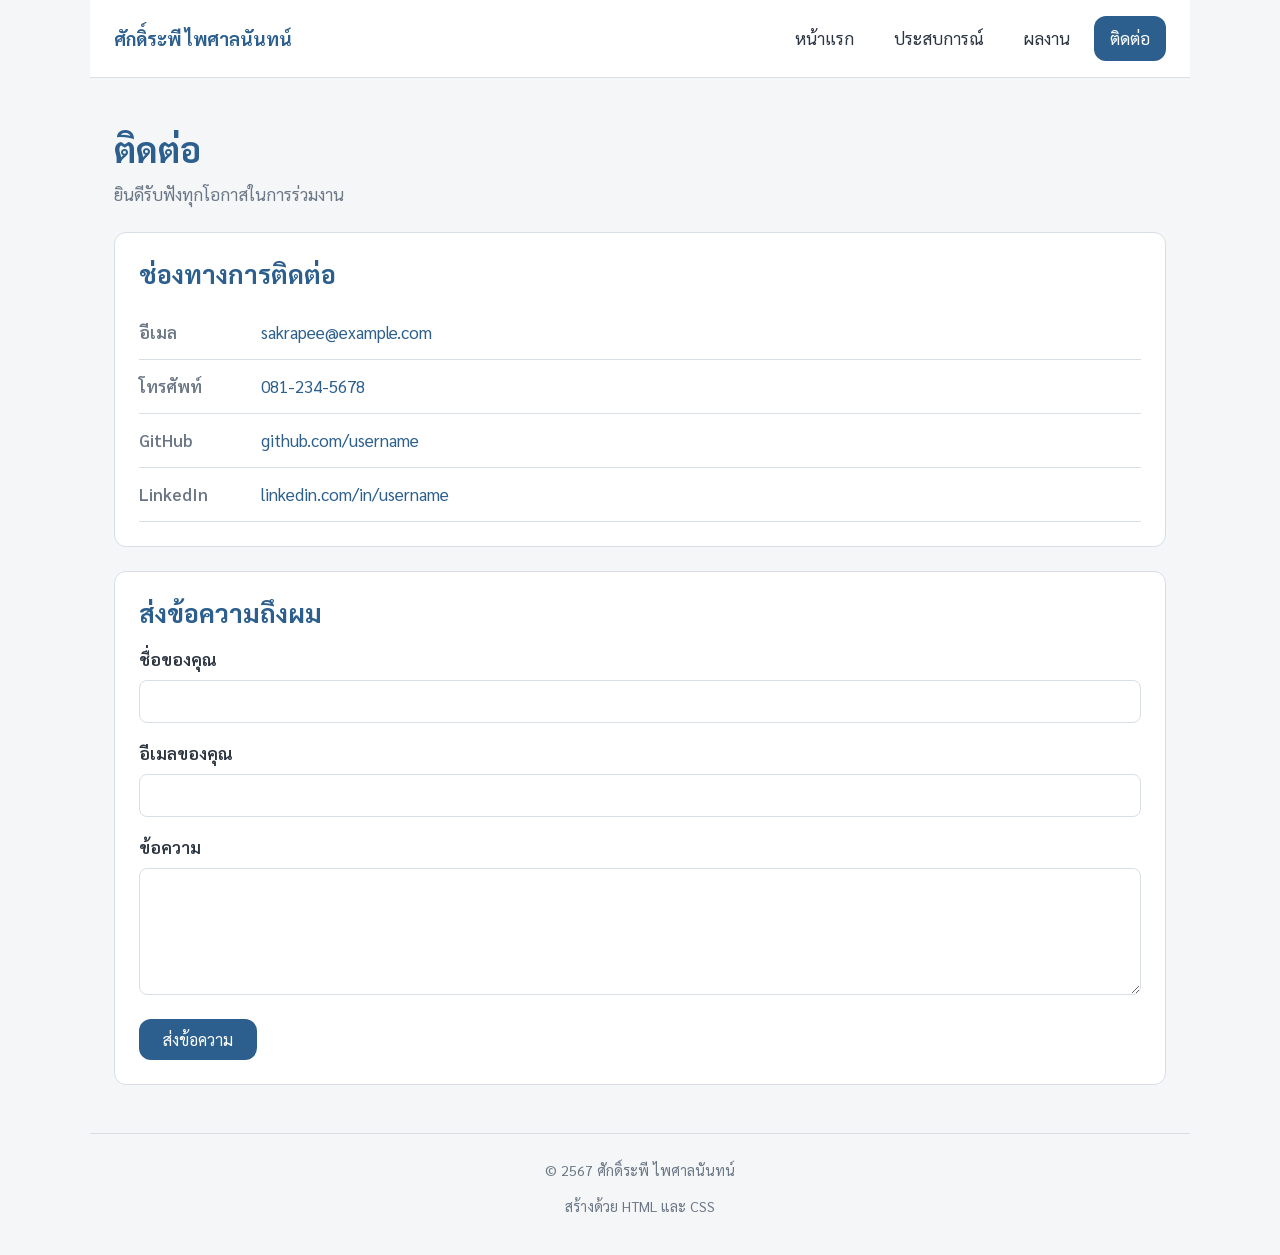
==== contact.html @ 8586b3d6 "อัพลงGithub" ====
<!DOCTYPE html>
<html lang="th">
<head>
    <meta charset="UTF-8">
    <meta name="viewport" content="width=device-width, initial-scale=1.0">
    <title>ติดต่อ | Patsachon Boonmee</title>
    <link rel="preconnect" href="https://fonts.googleapis.com">
    <link href="https://fonts.googleapis.com/css2?family=Sarabun:wght@400;600;700&display=swap" rel="stylesheet">
    <link rel="stylesheet" href="style.css">
</head>
<body>
    <header class="site-header">
    <a href="index.html" class="logo">ศักดิ์ระพี ไพศาลนันทน์</a>
    <nav class="site-nav">
        <ul>
            <li><a href="index.html" >หน้าแรก</a></li>
            <li><a href="experience.html">ประสบการณ์</a></li>
            <li><a href="projects.html">ผลงาน</a></li>
            <li><a href="contact.html" class="active">ติดต่อ</a></li>
        </ul>
    </nav>
</header>
    <main>
        <section class="page-head">
    <h1>ติดต่อ</h1>
    <p class="tagline">ยินดีรับฟังทุกโอกาสในการร่วมงาน</p>
</section>

<section>
    <h2>ช่องทางการติดต่อ</h2>
    <ul class="contact-list">
        <li>
            <span class="label">อีเมล</span>
            <a href="mailto:sakrapee@example.com">sakrapee@example.com</a>
        </li>
        <li>
            <span class="label">โทรศัพท์</span>
            <a href="tel:+66812345678">081-234-5678</a>
        </li>
        <li>
            <span class="label">GitHub</span>
            <a href="https://github.com/username" target="_blank" rel="noopener">github.com/username</a>
        </li>
        <li>
            <span class="label">LinkedIn</span>
            <a href="https://linkedin.com/in/username" target="_blank" rel="noopener">linkedin.com/in/username</a>
        </li>
    </ul>
</section>

<section>
    <h2>ส่งข้อความถึงผม</h2>
    <form class="contact-form">
        <div class="field">
            <label for="name">ชื่อของคุณ</label>
            <input type="text" id="name" name="name" required>
        </div>
        <div class="field">
            <label for="email">อีเมลของคุณ</label>
            <input type="email" id="email" name="email" required>
        </div>
        <div class="field">
            <label for="message">ข้อความ</label>
            <textarea id="message" name="message" rows="5" required></textarea>
        </div>
        <button type="submit" class="btn">ส่งข้อความ</button>
    </form>
</section>
    </main>
    <footer class="site-footer">
    <p>&copy; 2567 ศักดิ์ระพี ไพศาลนันทน์</p>
    <p>สร้างด้วย HTML และ CSS</p>
</footer>
</body>
</html>
---- style.css ----
/* 1. รีเซ็ตค่าเริ่มต้นของเบราว์เซอร์ */
* {
    margin: 0;
    padding: 0;
    box-sizing: border-box;
}

/* 2. ตัวแปรสีและระยะห่างของทั้งเว็บ */
:root {
    --brand: #2c5f8d;
    --brand-dark: #1d4266;
    --brand-light: #e8f0f7;
    --text: #2b3440;
    --text-muted: #6b7785;
    --bg: #f4f6f8;
    --surface: #ffffff;
    --border: #d8dee6;
    --gap: 24px;
    --radius: 12px;
    --max-width: 1100px;
}

/* 3. ตัวอักษรและพื้นหลังของทั้งเว็บ */
body {
    font-family: "Sarabun", "Segoe UI", Tahoma, sans-serif;
    font-size: 17px;
    line-height: 1.7;
    color: var(--text);
    background-color: var(--bg);
}

h1, h2, h3 {
    line-height: 1.3;
    color: var(--brand);
}

h1 { font-size: 2.2rem; margin-bottom: 8px; }
h2 { font-size: 1.6rem; margin-bottom: 16px; }
h3 { font-size: 1.2rem; margin-bottom: 8px; }
p { margin-bottom: 12px; }

a {
    color: var(--brand);
    text-decoration: none;
}

a:hover {
    text-decoration: underline;
}

.tagline {
    color: var(--text-muted);
    font-size: 1.05rem;
}
/* 4. แถบเมนูด้านบน */
.site-header {
    display: flex;
    justify-content: space-between;
    align-items: center;
    flex-wrap: wrap;
    gap: 16px;
    max-width: var(--max-width);
    margin: 0 auto;
    padding: 16px 24px;
    background-color: var(--surface);
    border-bottom: 1px solid var(--border);
}

.logo {
    font-size: 1.15rem;
    font-weight: 700;
    color: var(--brand);
}

.site-nav ul {
    display: flex;
    list-style: none;
    gap: 8px;
    flex-wrap: wrap;
}

.site-nav a {
    display: block;
    padding: 8px 16px;
    border-radius: var(--radius);
    color: var(--text);
    transition: background-color 0.2s, color 0.2s;
}

.site-nav a:hover {
    background-color: var(--brand-light);
    text-decoration: none;
}

.site-nav a.active {
    background-color: var(--brand);
    color: #ffffff;
}
/* 5. โครงหลักของเนื้อหา */
main {
    max-width: var(--max-width);
    margin: 0 auto;
    padding: var(--gap) 24px;
}

section {
    background-color: var(--surface);
    border: 1px solid var(--border);
    border-radius: var(--radius);
    padding: var(--gap);
    margin-bottom: var(--gap);
}

.page-head {
    background-color: transparent;
    border: none;
    padding-left: 0;
    padding-bottom: 0;
}

/* 6. ปุ่ม */
.btn {
    display: inline-block;
    padding: 10px 24px;
    margin-top: 8px;
    background-color: var(--brand);
    color: #ffffff;
    border: none;
    border-radius: var(--radius);
    font-size: 1rem;
    font-family: inherit;
    cursor: pointer;
    transition: background-color 0.2s;
}

.btn:hover {
    background-color: var(--brand-dark);
    text-decoration: none;
}

/* 7. ท้ายเว็บ */
.site-footer {
    max-width: var(--max-width);
    margin: 0 auto;
    padding: var(--gap) 24px;
    text-align: center;
    color: var(--text-muted);
    font-size: 0.9rem;
    border-top: 1px solid var(--border);
}

/* 8. ส่วนแนะนำตัวหน้าแรก */
.hero {
    display: flex;
    align-items: center;
    gap: var(--gap);
    flex-wrap: wrap;
}

.avatar {
    width: 180px;
    height: 180px;
    object-fit: cover;
    border-radius: 50%;
    border: 4px solid var(--brand);
}

.hero-text {
    flex: 1;
    min-width: 260px;
}

/* 9. สองคอลัมน์: จุดแข็ง / สิ่งที่กำลังพัฒนา */
.two-col {
    display: flex;
    gap: var(--gap);
    flex-wrap: wrap;
}

.two-col .col {
    flex: 1;
    min-width: 280px;
}

.two-col ul {
    padding-left: 20px;
}

.two-col li {
    margin-bottom: 8px;
}

/* 10. ตารางการ์ดทักษะ */
.skill-grid {
    display: grid;
    grid-template-columns: repeat(auto-fit, minmax(200px, 1fr));
    gap: 16px;
}

.skill-card {
    padding: 20px;
    background-color: var(--brand-light);
    border-radius: var(--radius);
    text-align: center;
    transition: transform 0.2s;
}

.skill-card:hover {
    transform: translateY(-4px);
}

/* 11. ตารางการ์ดผลงาน */
.project-grid {
    display: grid;
    grid-template-columns: repeat(auto-fit, minmax(280px, 1fr));
    gap: var(--gap);
}

.project-card {
    display: flex;
    flex-direction: column;
    overflow: hidden;
    background-color: var(--surface);
    border: 1px solid var(--border);
    border-radius: var(--radius);
    transition: box-shadow 0.2s;
}

.project-card:hover {
    box-shadow: 0 6px 20px rgba(0, 0, 0, 0.1);
}

.project-card img {
    width: 100%;
    height: 180px;
    object-fit: cover;
}

.project-body {
    padding: 20px;
    display: flex;
    flex-direction: column;
    flex: 1;
}

.tech-list {
    display: flex;
    flex-wrap: wrap;
    gap: 6px;
    list-style: none;
    margin: 12px 0;
}

.tech-list li {
    padding: 3px 12px;
    background-color: var(--brand-light);
    color: var(--brand-dark);
    border-radius: 999px;
    font-size: 0.85rem;
}

.project-links {
    display: flex;
    gap: 12px;
    margin-top: auto;
    padding-top: 12px;
}

.project-links a {
    font-weight: 600;
}

/* 12. ตารางเกรด */
.grade-table {
    width: 100%;
    border-collapse: collapse;
    margin-bottom: 16px;
}

.grade-table caption {
    text-align: left;
    color: var(--text-muted);
    padding-bottom: 8px;
}

.grade-table th,
.grade-table td {
    padding: 10px 14px;
    border-bottom: 1px solid var(--border);
    text-align: left;
}

.grade-table th {
    background-color: var(--brand-light);
    color: var(--brand-dark);
    font-weight: 600;
}

.grade-table tbody tr:nth-child(even) {
    background-color: #fafbfc;
}

.grade-table tbody tr:hover {
    background-color: var(--brand-light);
}

/* 13. ไทม์ไลน์ประสบการณ์ */
.timeline-item {
    padding: 0 0 20px 20px;
    border-left: 3px solid var(--border);
    position: relative;
}

.timeline-item:last-child {
    border-left-color: transparent;
}

.timeline-item::before {
    content: "";
    position: absolute;
    left: -8px;
    top: 6px;
    width: 13px;
    height: 13px;
    background-color: var(--brand);
    border-radius: 50%;
}

.period {
    display: inline-block;
    color: var(--text-muted);
    font-size: 0.9rem;
    margin-bottom: 4px;
}

/* 14. หน้าติดต่อ */
.contact-list {
    list-style: none;
}

.contact-list li {
    display: flex;
    gap: 12px;
    flex-wrap: wrap;
    padding: 12px 0;
    border-bottom: 1px solid var(--border);
}

.contact-list .label {
    min-width: 110px;
    font-weight: 600;
    color: var(--text-muted);
}

.contact-form .field {
    display: flex;
    flex-direction: column;
    margin-bottom: 16px;
}

.contact-form label {
    margin-bottom: 6px;
    font-weight: 600;
}

.contact-form input,
.contact-form textarea {
    padding: 10px 12px;
    border: 1px solid var(--border);
    border-radius: 8px;
    font-family: inherit;
    font-size: 1rem;
}

.contact-form input:focus,
.contact-form textarea:focus {
    outline: none;
    border-color: var(--brand);
    box-shadow: 0 0 3px var(--brand-light);
}
/* 15. จอแท็บเล็ตและมือถือ (แคบกว่า 768px) */
@media (max-width: 768px) {
    body { font-size: 16px; }

    .site-header {
        flex-direction: column;
        text-align: center;
    }

    .site-nav ul { justify-content: center; }

    .hero {
        flex-direction: column;
        text-align: center;
    }

    h1 { font-size: 1.7rem; }
    h2 { font-size: 1.35rem; }

    main { padding: 16px; }
    section { padding: 18px; }
}

/* 16. จอมือถือขนาดเล็ก (แคบกว่า 480px) */
@media (max-width: 480px) {
    .avatar {
        width: 140px;
        height: 140px;
    }

    .grade-table {
        display: block;
        overflow-x: auto;
        white-space: nowrap;
    }

    .btn {
        display: block;
        text-align: center;
    }
}

/* 17. สไตล์สำหรับสั่งพิมพ์ */
@media print {
    .site-header,
    .site-footer,
    .btn {
        display: none;
    }

    section {
        border: none;
        page-break-inside: avoid;
    }
}
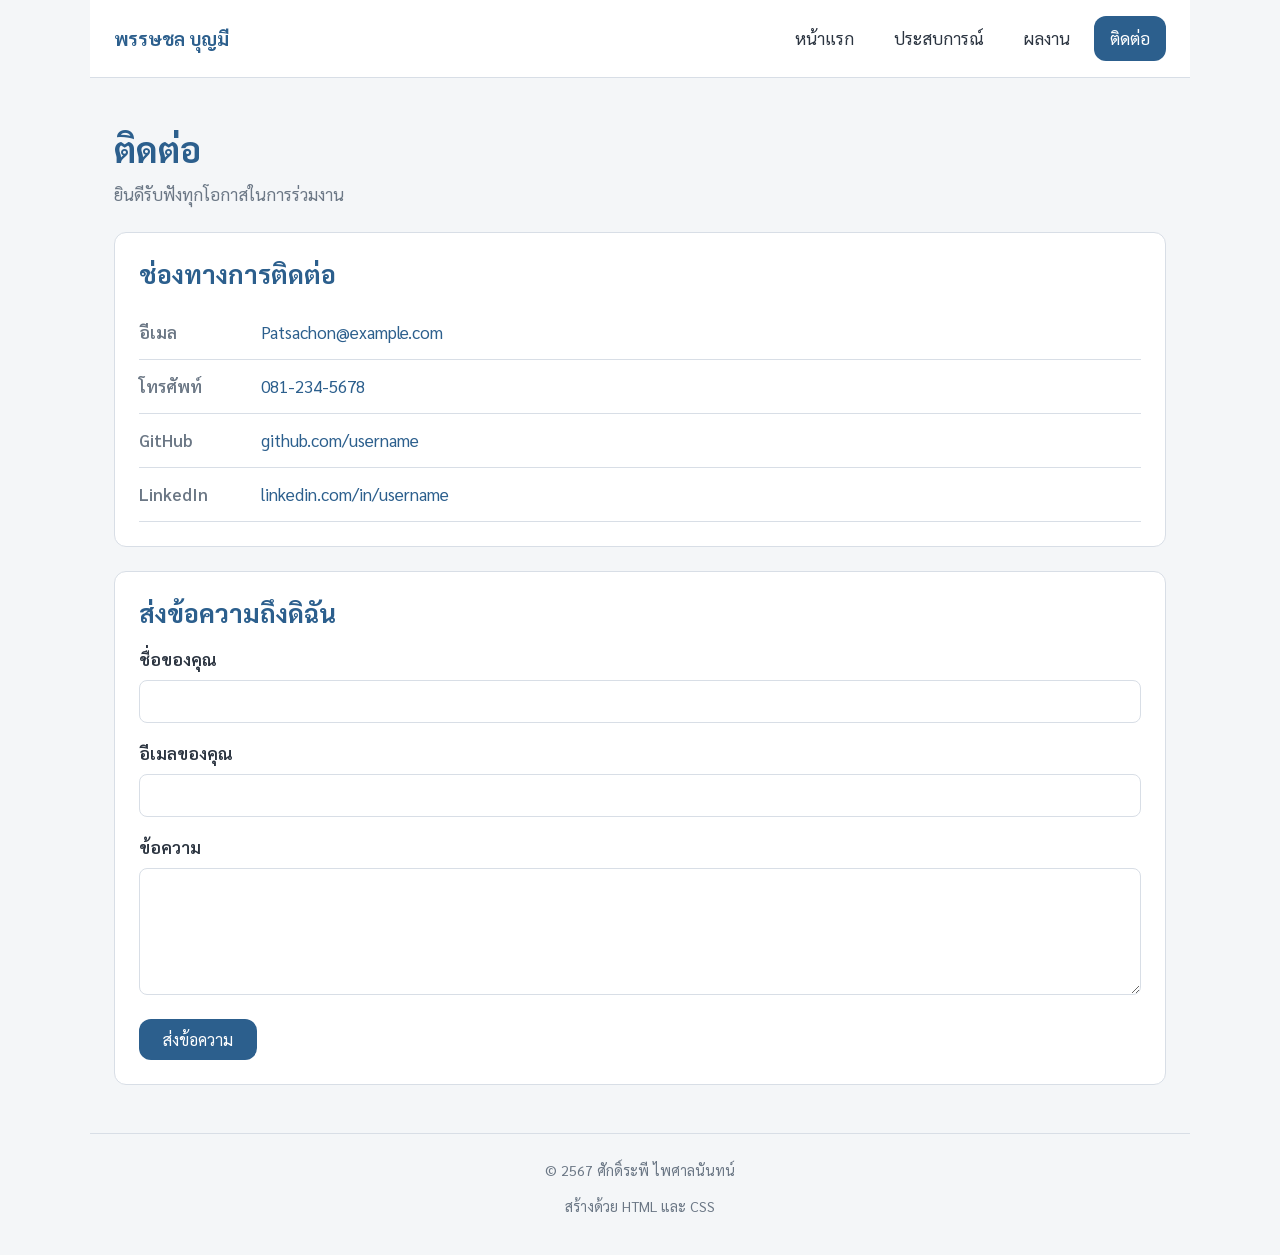
==== commit a5c66b1b: "Update personal information" ====
--- a/contact.html
+++ b/contact.html
@@ -10,7 +10,7 @@
 </head>
 <body>
     <header class="site-header">
-    <a href="index.html" class="logo">ศักดิ์ระพี ไพศาลนันทน์</a>
+    <a href="index.html" class="logo">พรรษชล บุญมี</a>
     <nav class="site-nav">
         <ul>
             <li><a href="index.html" >หน้าแรก</a></li>
@@ -31,7 +31,7 @@
     <ul class="contact-list">
         <li>
             <span class="label">อีเมล</span>
-            <a href="mailto:sakrapee@example.com">sakrapee@example.com</a>
+            <a href="mailto:sakrapee@example.com">Patsachon@example.com</a>
         </li>
         <li>
             <span class="label">โทรศัพท์</span>
@@ -49,7 +49,7 @@
 </section>
 
 <section>
-    <h2>ส่งข้อความถึงผม</h2>
+    <h2>ส่งข้อความถึงดิฉัน</h2>
     <form class="contact-form">
         <div class="field">
             <label for="name">ชื่อของคุณ</label>
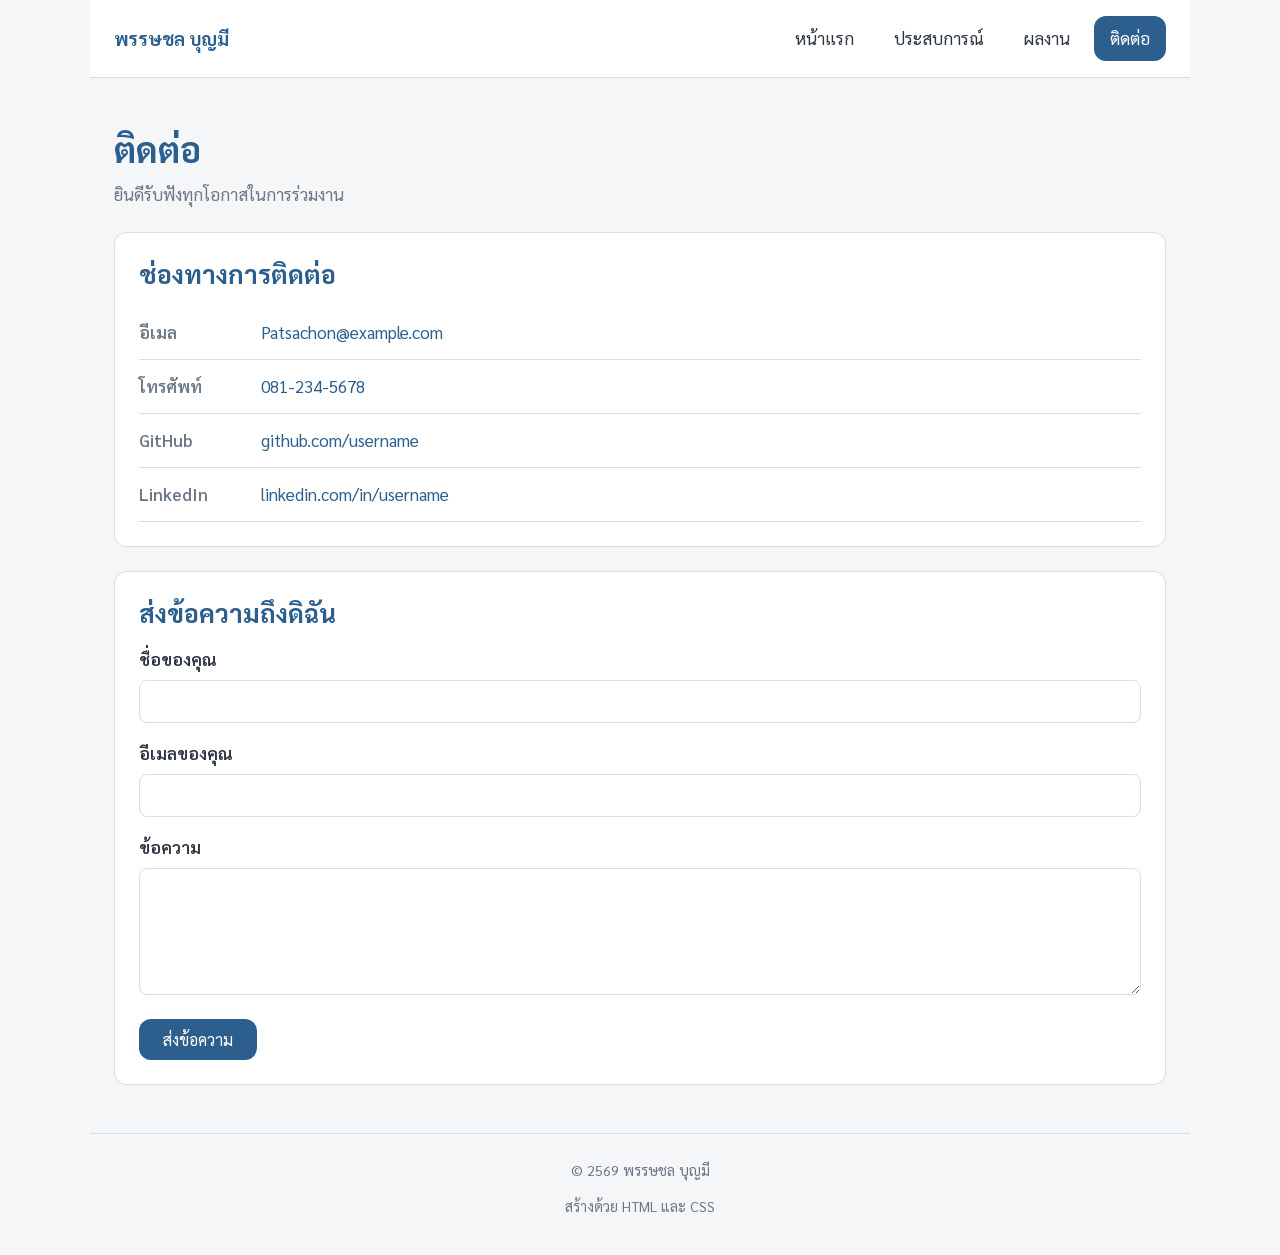
==== commit c798546e: "ส่วนท้ายต้องแก้ไหม?" ====
--- a/contact.html
+++ b/contact.html
@@ -68,7 +68,7 @@
 </section>
     </main>
     <footer class="site-footer">
-    <p>&copy; 2567 ศักดิ์ระพี ไพศาลนันทน์</p>
+    <p>&copy; 2569 พรรษชล บุญมี</p>
     <p>สร้างด้วย HTML และ CSS</p>
 </footer>
 </body>
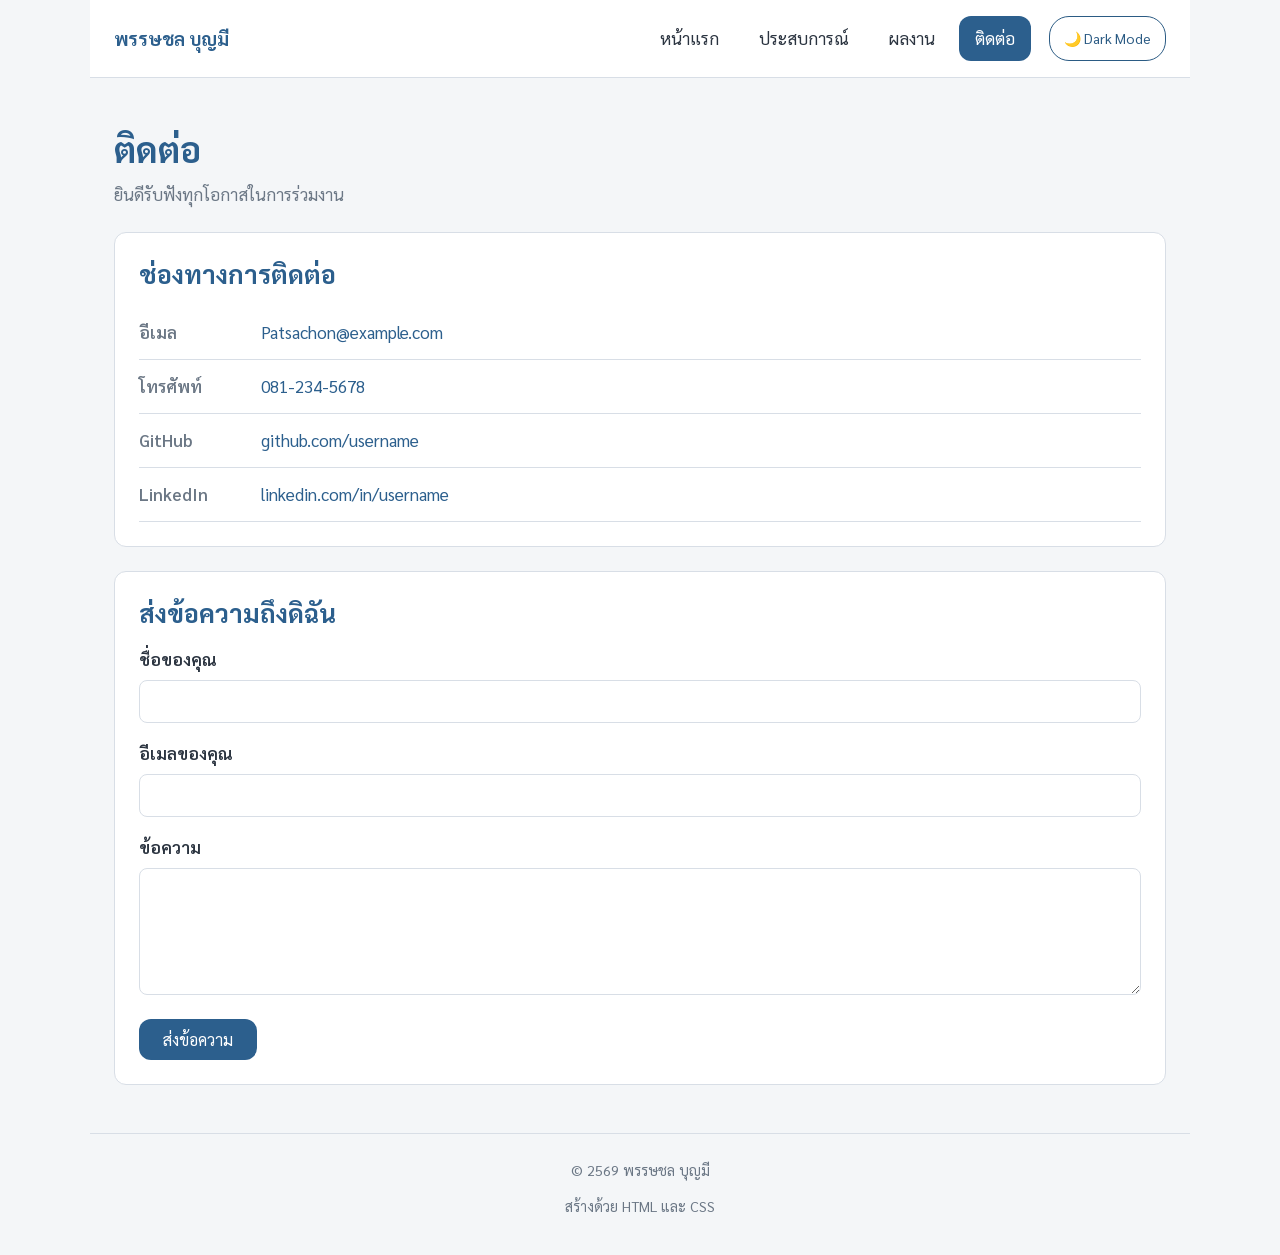
==== commit 8972e643: "เพิ่มปุ่มmodeทุกหน้า" ====
--- a/contact.html
+++ b/contact.html
@@ -17,6 +17,7 @@
             <li><a href="experience.html">ประสบการณ์</a></li>
             <li><a href="projects.html">ผลงาน</a></li>
             <li><a href="contact.html" class="active">ติดต่อ</a></li>
+            <button id="theme-toggle" class="theme-btn">🌙 Dark Mode</button>
         </ul>
     </nav>
 </header>
@@ -71,5 +72,18 @@
     <p>&copy; 2569 พรรษชล บุญมี</p>
     <p>สร้างด้วย HTML และ CSS</p>
 </footer>
+<script>
+    const toggleBtn = document.getElementById('theme-toggle');
+    if (toggleBtn) {
+      toggleBtn.addEventListener('click', () => {
+        document.body.classList.toggle('dark-mode');
+        if (document.body.classList.contains('dark-mode')) {
+          toggleBtn.textContent = '☀️ Light Mode';
+        } else {
+          toggleBtn.textContent = '🌙 Dark Mode';
+        }
+      });
+    }
+  </script>
 </body>
 </html>
--- a/style.css
+++ b/style.css
@@ -158,9 +158,10 @@
 }
 
 .avatar {
-    width: 180px;
-    height: 180px;
+    width: 150px;
+    height: 150px;
     object-fit: cover;
+    object-position: center 20%;
     border-radius: 50%;
     border: 4px solid var(--brand);
 }
@@ -432,4 +433,80 @@
         border: none;
         page-break-inside: avoid;
     }
+}
+/* ตกแต่งปุ่มขอบโปร่งใสสำหรับดาวน์โหลด Resume */
+.btn-outline {
+  background-color: transparent;
+  color: #2b5b84; /* สีตัวอักษร ให้ใช้สีเดียวกับปุ่มหลักของคุณ */
+  border: 2px solid #2b5b84; /* สีเส้นขอบ */
+  margin-left: 10px; /* ระยะห่างจากปุ่มติดต่อดิฉัน */
+  transition: all 0.3s ease;
+}
+
+.btn-outline:hover {
+  background-color: #2b5b84;
+  color: #ffffff;
+}
+/* สไตล์สำหรับ Dark Mode */
+body.dark-mode {
+  background-color: #121212;
+  color: #e0e0e0;
+}
+
+body.dark-mode .hero, 
+body.dark-mode .about,
+body.dark-mode header {
+  background-color: #1e1e1e;
+  color: #ffffff;
+}
+
+body.dark-mode a {
+  color: #8ab4f8;
+}
+
+/* สไตล์ปุ่มกดสลับโหมด */
+.theme-btn {
+  background-color: transparent;
+  border: 1px solid #2b5b84;
+  color: #2b5b84;
+  padding: 6px 14px;
+  border-radius: 20px;
+  cursor: pointer;
+  font-size: 14px;
+  font-family: inherit;
+  transition: all 0.3s ease;
+  margin-left: 10px;
+}
+
+.theme-btn:hover {
+  background-color: #2b5b84;
+  color: #ffffff;
+}
+/* เมื่อเปิด Dark Mode */
+body.dark-mode {
+  background-color: #121212 !important;
+  color: #e0e0e0 !important;
+}
+
+/* เปลี่ยนสีกล่องข้อความ การ์ด และ Header */
+body.dark-mode header,
+body.dark-mode .hero,
+body.dark-mode .about,
+body.dark-mode div[class*="col"],
+body.dark-mode section {
+  background-color: #1e1e1e !important;
+  color: #ffffff !important;
+  box-shadow: 0 4px 10px rgba(0,0,0,0.5);
+}
+
+body.dark-mode h1, 
+body.dark-mode h2, 
+body.dark-mode h3, 
+body.dark-mode strong {
+  color: #90caf9 !important;
+}
+
+body.dark-mode .theme-btn {
+  border-color: #90caf9;
+  color: #90caf9;
 }
